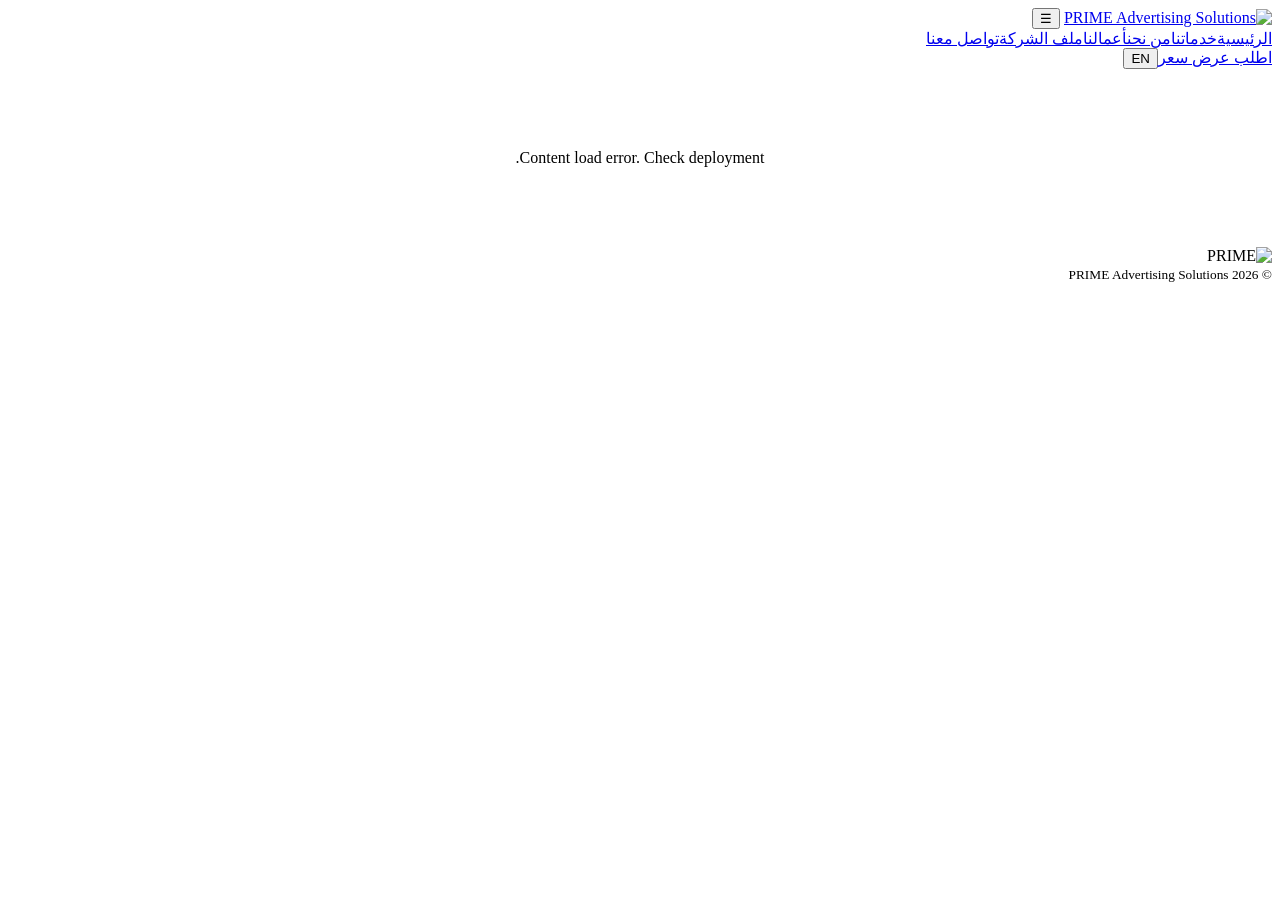
==== index.html @ e5a5344a "Add files via upload" ====
<!doctype html>
<html lang="ar" dir="rtl">
<head>
<meta charset="utf-8">
<meta name="viewport" content="width=device-width, initial-scale=1">
<title>PRIME Advertising Solutions</title>
<meta id="metaDescription" name="description" content="PRIME Advertising Solutions">
<meta name="theme-color" content="#333333">
<link rel="preload" href="assets/hero/hero-main.jpg" as="image">
<link rel="stylesheet" href="style.css">
</head>
<body>
<header class="site-header"><div class="container header-inner">
<a class="brand" href="#home"><img id="brandLogo" src="assets/brand/prime-logo.png" alt="PRIME Advertising Solutions"></a>
<button class="menu-toggle" type="button" aria-label="Menu" aria-expanded="false">☰</button>
<nav class="nav" id="nav">
<a class="active" href="#home">الرئيسية</a><a href="#services">خدماتنا</a><a href="#about">من نحن</a><a href="#work">أعمالنا</a><a href="#profile">ملف الشركة</a><a href="#contact">تواصل معنا</a>
</nav>
<div class="head-actions"><a class="quote-btn" href="#quote">اطلب عرض سعر</a><button class="lang-btn" id="langBtn" type="button">EN</button></div>
</div></header>
<main id="app"></main>
<footer class="footer"><div class="container footer-inner"><img id="footerLogo" src="assets/brand/prime-logo.png" alt="PRIME" class="footer-logo"><div id="footerSlogan"></div><small>© 2026 PRIME Advertising Solutions</small></div></footer>
<script src="script.js"></script>
</body>
</html>
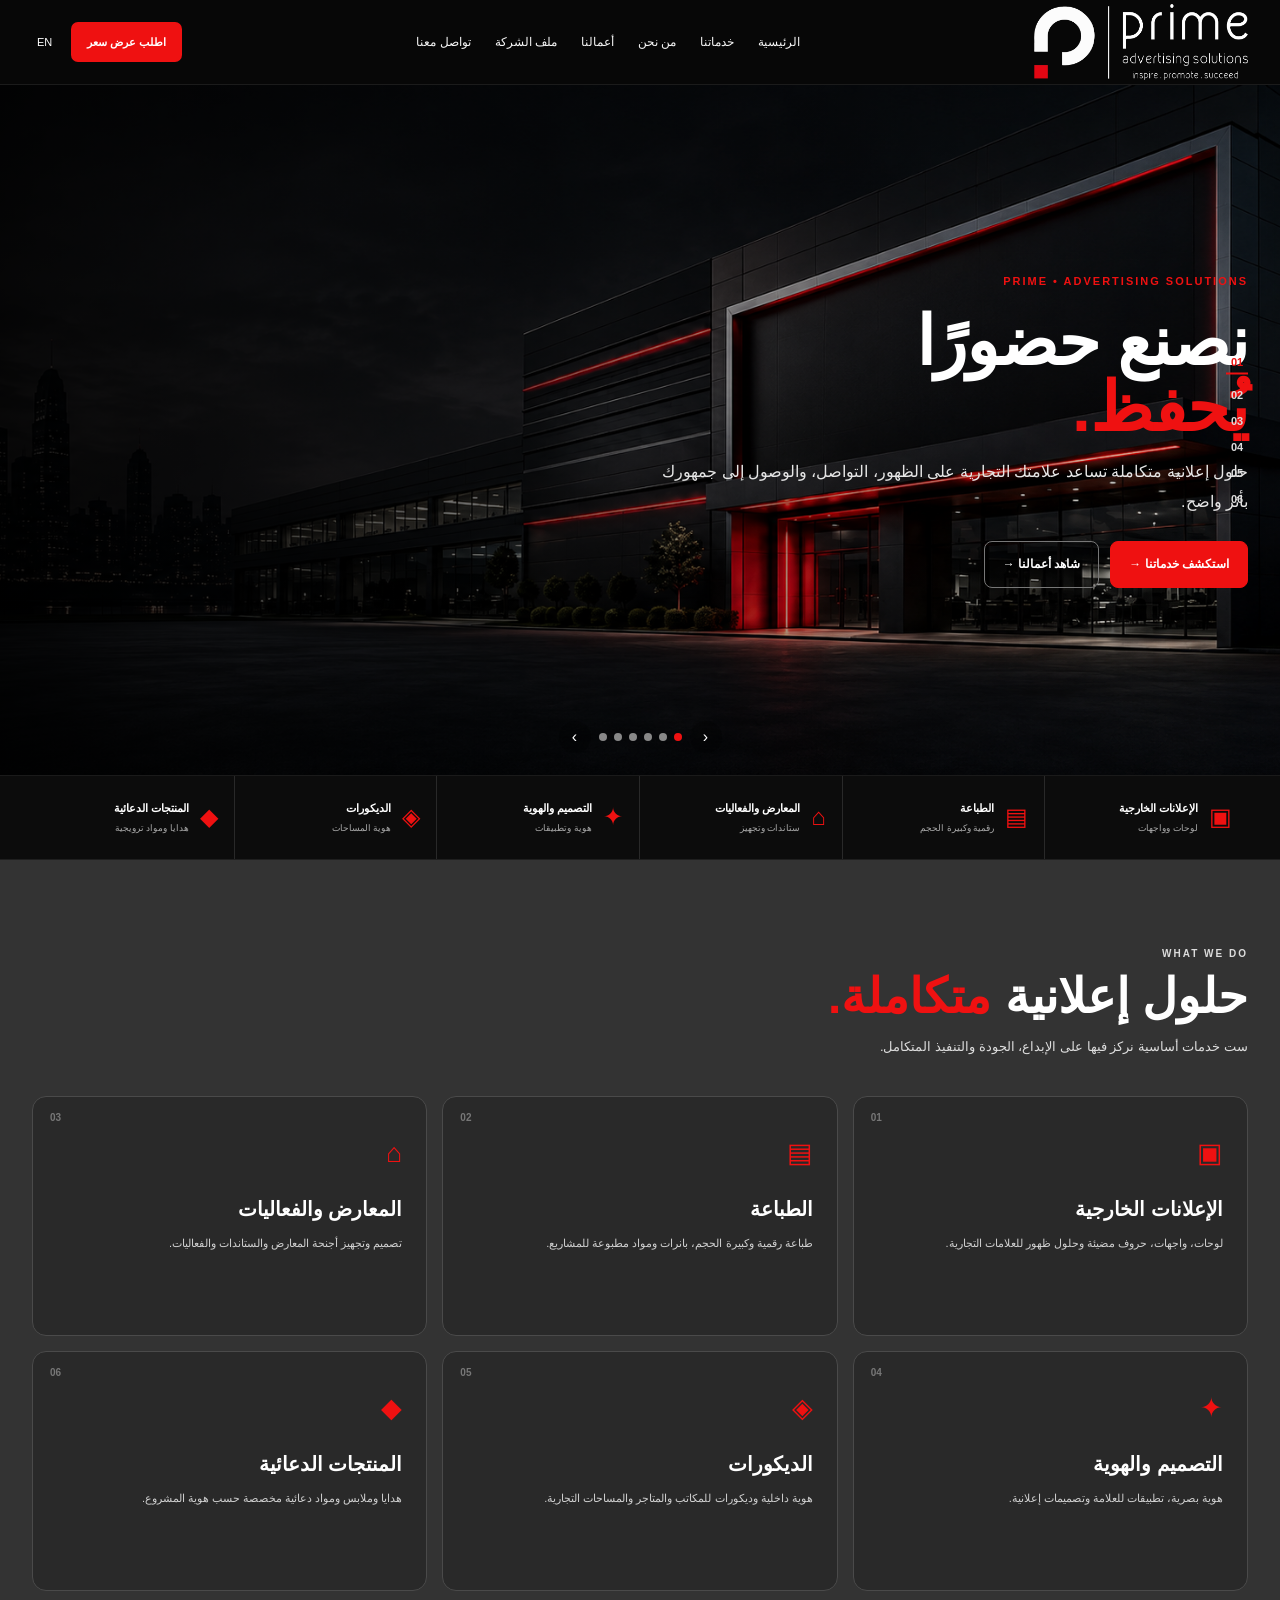
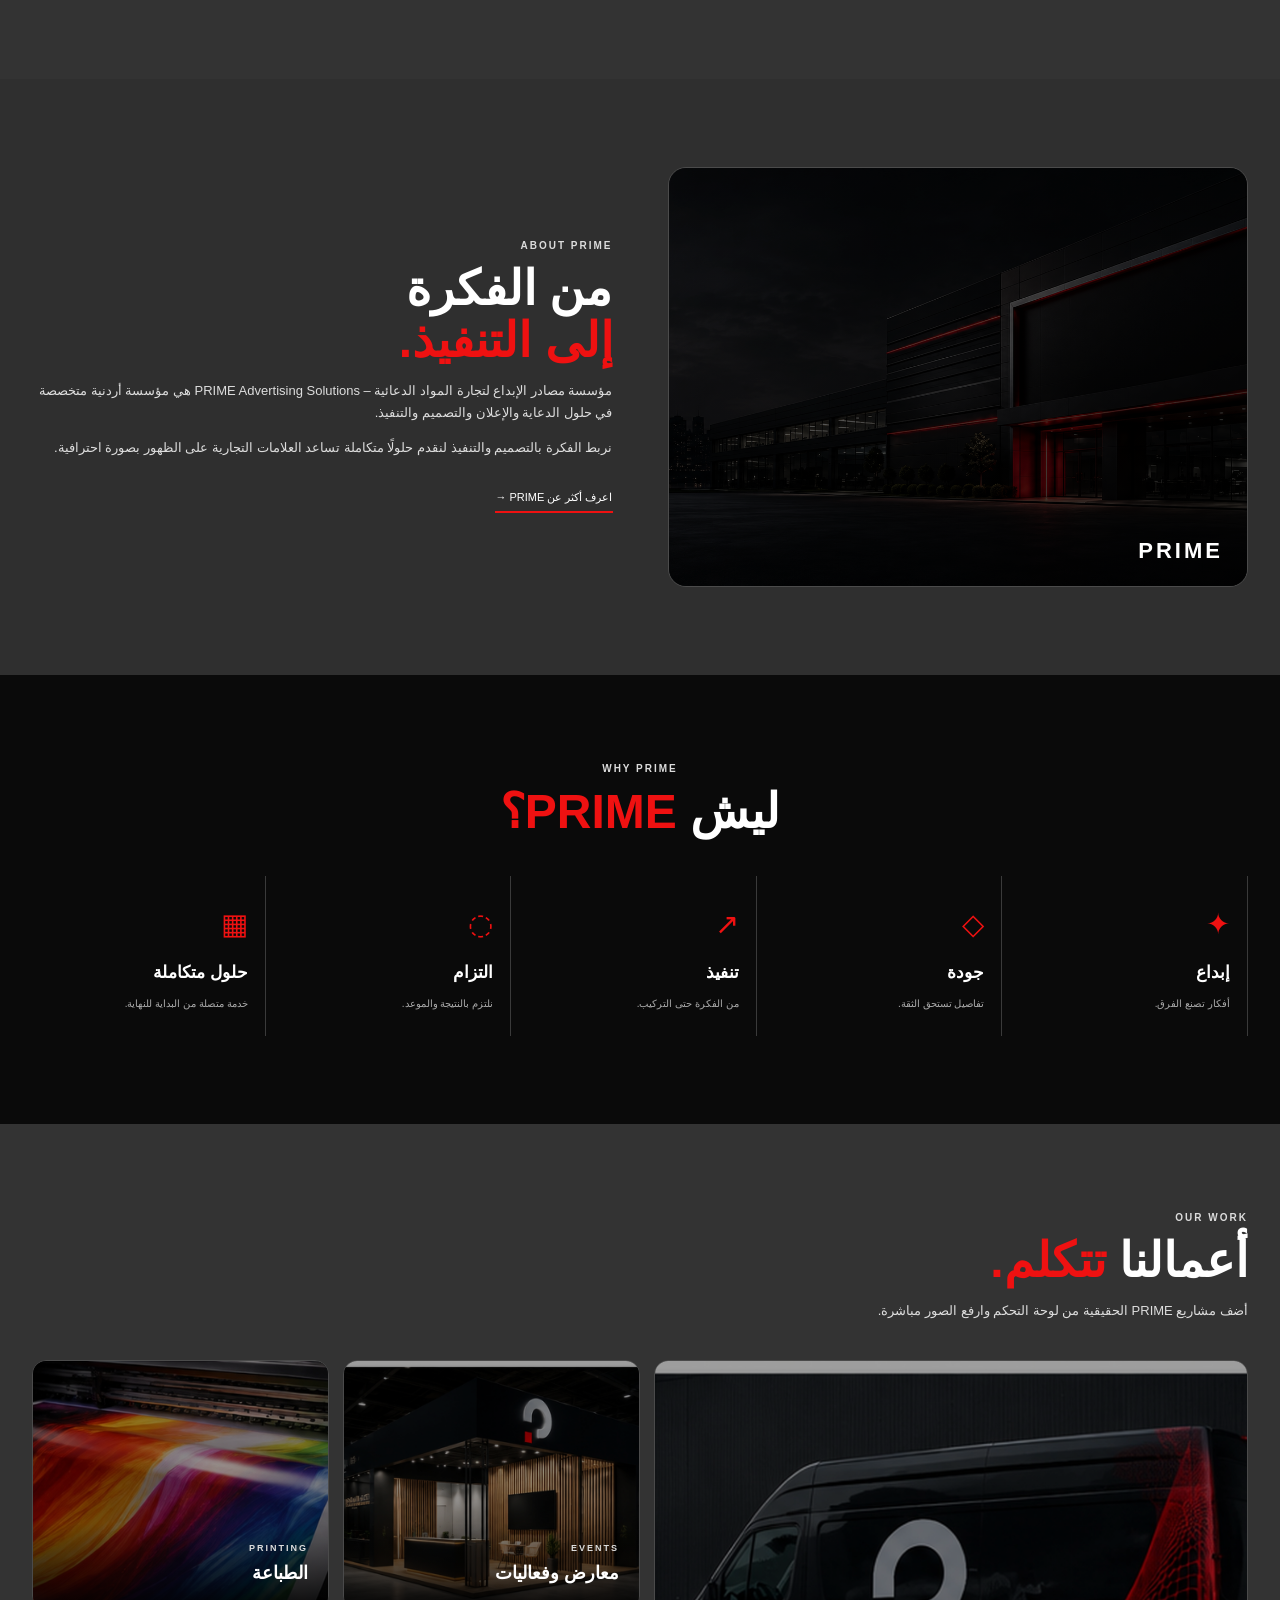
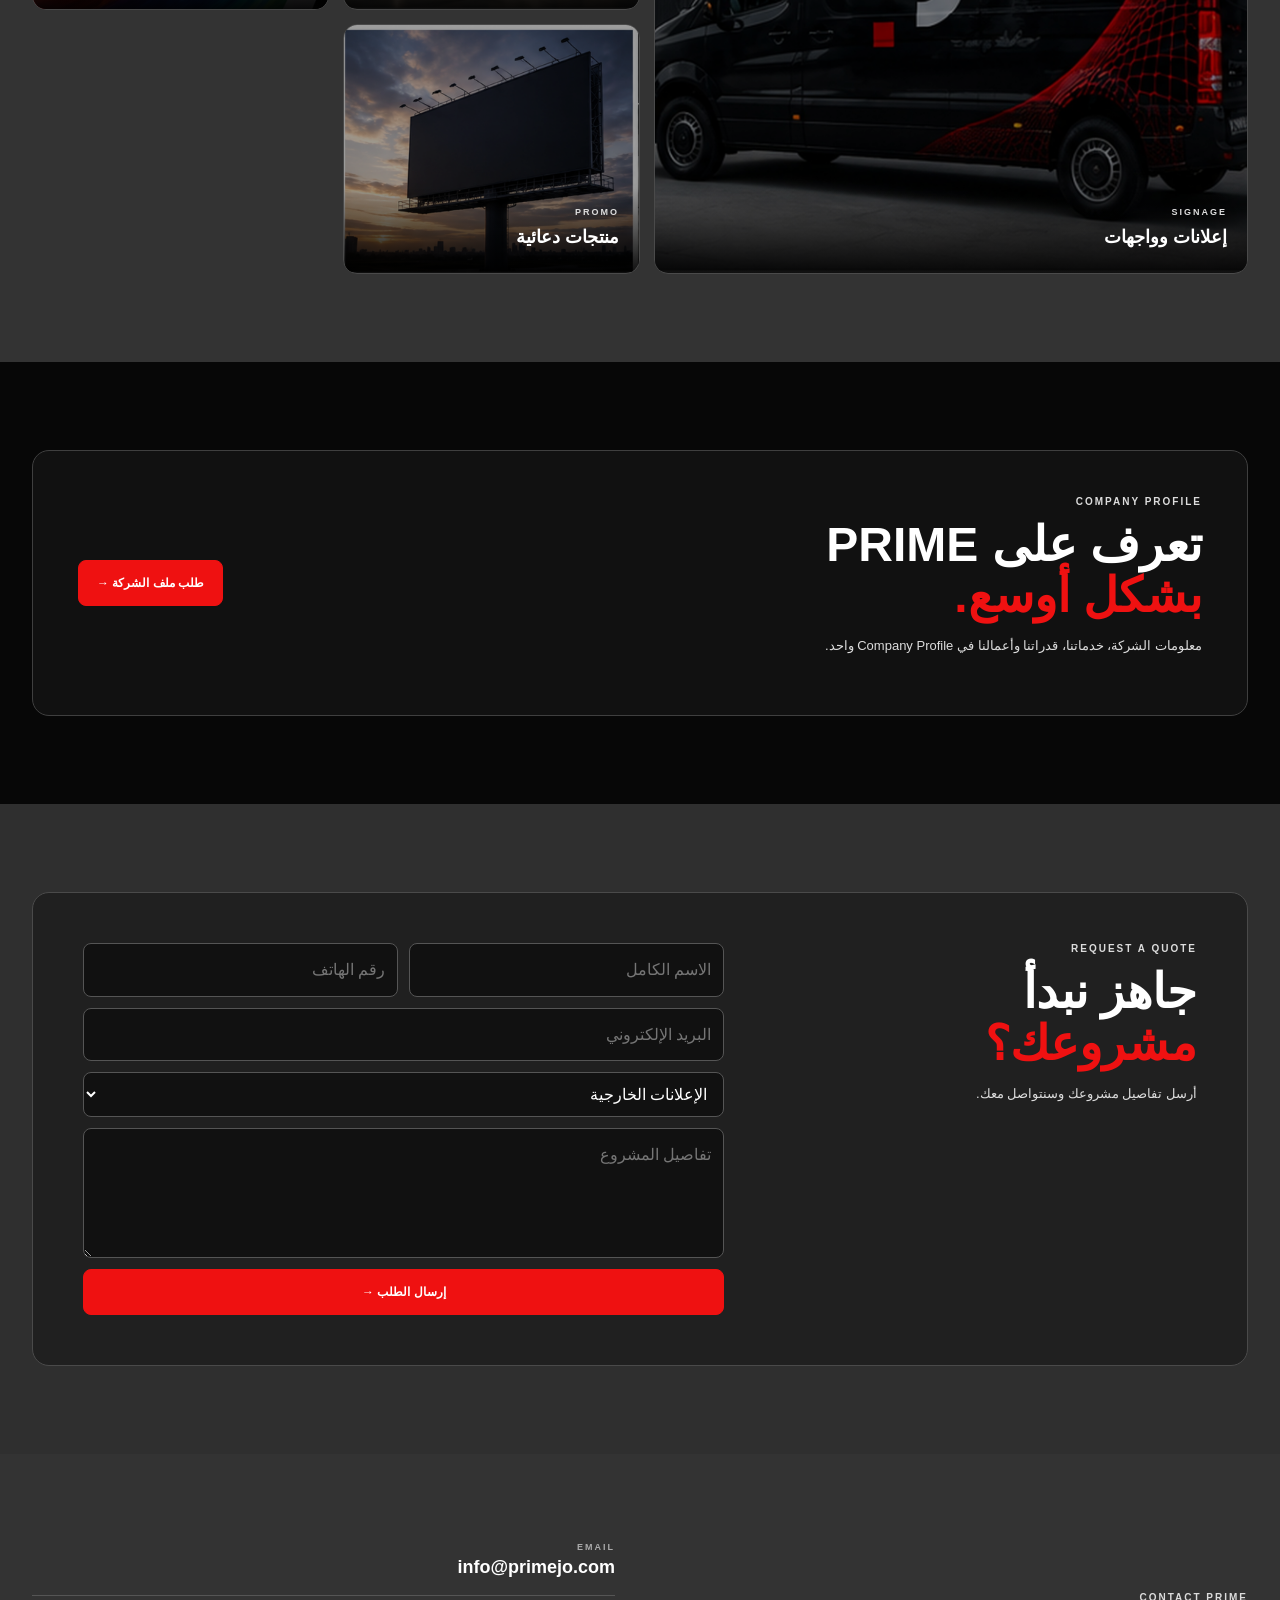
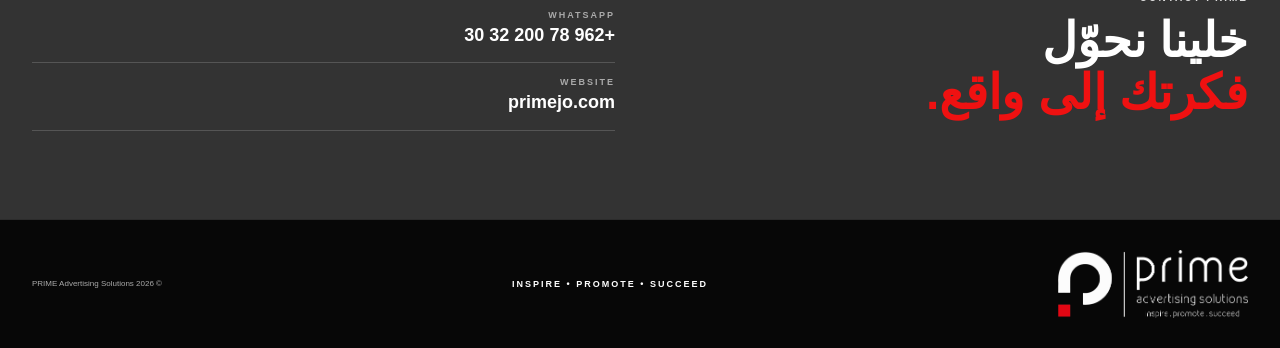
==== commit d8671d8e: "Update PRIME website CMS" ====
--- a/index.html
+++ b/index.html
@@ -1,25 +1 @@
-<!doctype html>
-<html lang="ar" dir="rtl">
-<head>
-<meta charset="utf-8">
-<meta name="viewport" content="width=device-width, initial-scale=1">
-<title>PRIME Advertising Solutions</title>
-<meta id="metaDescription" name="description" content="PRIME Advertising Solutions">
-<meta name="theme-color" content="#333333">
-<link rel="preload" href="assets/hero/hero-main.jpg" as="image">
-<link rel="stylesheet" href="style.css">
-</head>
-<body>
-<header class="site-header"><div class="container header-inner">
-<a class="brand" href="#home"><img id="brandLogo" src="assets/brand/prime-logo.png" alt="PRIME Advertising Solutions"></a>
-<button class="menu-toggle" type="button" aria-label="Menu" aria-expanded="false">☰</button>
-<nav class="nav" id="nav">
-<a class="active" href="#home">الرئيسية</a><a href="#services">خدماتنا</a><a href="#about">من نحن</a><a href="#work">أعمالنا</a><a href="#profile">ملف الشركة</a><a href="#contact">تواصل معنا</a>
-</nav>
-<div class="head-actions"><a class="quote-btn" href="#quote">اطلب عرض سعر</a><button class="lang-btn" id="langBtn" type="button">EN</button></div>
-</div></header>
-<main id="app"></main>
-<footer class="footer"><div class="container footer-inner"><img id="footerLogo" src="assets/brand/prime-logo.png" alt="PRIME" class="footer-logo"><div id="footerSlogan"></div><small>© 2026 PRIME Advertising Solutions</small></div></footer>
-<script src="script.js"></script>
-</body>
-</html>
+<!doctype html><html lang="ar" dir="rtl"><head><meta charset="utf-8"><meta name="viewport" content="width=device-width,initial-scale=1"><title>PRIME Advertising Solutions</title><link rel="stylesheet" href="style.css"></head><body><header class="site-header"><div class="container header-inner"><a class="brand" href="#home"><img id="brandLogo" src="assets/brand/prime-logo.png" alt="PRIME"></a><button class="menu-toggle" aria-expanded="false">☰</button><nav class="nav" id="nav"><a href="#home">الرئيسية</a><a href="#services">خدماتنا</a><a href="#about">من نحن</a><a href="#work">أعمالنا</a><a href="#profile">ملف الشركة</a><a href="#contact">تواصل معنا</a></nav><div class="head-actions"><a class="quote-btn" href="#quote">اطلب عرض سعر</a><button class="lang-btn" id="langBtn">EN</button></div></div></header><main id="app"></main><footer class="footer"><div class="container footer-inner"><img id="footerLogo" class="footer-logo" src="assets/brand/prime-logo.png" alt="PRIME"><div id="footerSlogan"></div><small>© 2026 PRIME Advertising Solutions</small></div></footer><script src="script.js"></script></body></html>
--- a/style.css
+++ b/style.css
@@ -0,0 +1,50 @@
+@charset "UTF-8";
+:root{--brand:#333333;--black:#070707;--black2:#101010;--red:#ef1111;--white:#fff;--muted:#c5c5c5;--line:#484848;--max:1360px}
+*{box-sizing:border-box}html{scroll-behavior:smooth}body{margin:0;background:var(--brand);color:var(--white);font-family:"DIN Next LT Arabic","Segoe UI",Arial,Tahoma,sans-serif;line-height:1.7;overflow-x:hidden}a{text-decoration:none;color:inherit}button,input,select,textarea{font:inherit}img{max-width:100%;display:block}.container{width:min(var(--max),calc(100% - 64px));margin:auto}
+.en-only{display:none}
+html[dir="ltr"] .ar-only{display:none}html[dir="ltr"] .en-only{display:block}
+html[dir="rtl"] .ar-only{display:block}html[dir="rtl"] .en-only{display:none}
+
+.site-header{position:sticky;top:0;z-index:99;background:rgba(7,7,7,.98);border-bottom:1px solid rgba(255,255,255,.08);backdrop-filter:blur(12px)}
+.header-inner{height:84px;display:flex;align-items:center;gap:22px}.brand{width:214px;flex:0 0 auto}.brand img{width:100%}
+.nav{margin-inline:auto;display:flex;gap:24px;align-items:center}.nav a{font-size:12px;position:relative;color:#f7f7f7;white-space:nowrap}.nav a:after{content:"";position:absolute;bottom:-9px;inset-inline-start:0;width:0;height:2px;background:var(--red);transition:.25s}.nav a:hover:after,.nav a.active:after{width:28px}
+.head-actions{display:flex;align-items:center;gap:14px}.quote-btn{background:var(--red);padding:11px 16px;border-radius:7px;font-size:11px;font-weight:800}.lang-btn{border:0;background:transparent;color:#fff;cursor:pointer;font-size:11px;padding:5px}.lang-en{display:none}.menu-toggle{display:none}
+
+.hero{height:690px;position:relative;background:var(--black);overflow:hidden}.hero-bg,.hero-slide{position:absolute;inset:0}.hero-slide{background-size:cover;background-position:center;opacity:0;transition:opacity .8s ease}.hero-slide.active{opacity:1}.hero-overlay{position:absolute;inset:0;background:linear-gradient(90deg,rgba(0,0,0,.88),rgba(0,0,0,.43) 48%,rgba(0,0,0,.08))}
+.hero-inner{position:relative;z-index:2;height:100%;display:flex;align-items:center}.hero-copy{width:min(590px,54%)}.hero-kicker{font-size:11px;letter-spacing:2px;color:var(--red);font-weight:800}.hero h1{font-family:Arial,"Segoe UI",sans-serif;font-size:68px;line-height:.97;margin:18px 0 15px;letter-spacing:-1px}.hero h1 span{color:var(--red)}.hero p{font-size:16px;color:#e6e6e6;max-width:610px;line-height:1.9}.hero-actions{display:flex;gap:11px;margin-top:24px}.primary-cta,.secondary-cta{display:inline-flex;align-items:center;justify-content:center;border-radius:8px;padding:12px 18px;font-size:12px;font-weight:800}.primary-cta{background:var(--red);border:1px solid var(--red);color:#fff}.secondary-cta{border:1px solid #777;color:#fff;background:rgba(0,0,0,.16)}
+.hero-index{position:absolute;right:0;top:50%;transform:translateY(-50%);display:grid;gap:14px;text-align:center}.hero-index .index-item{font:700 11px Arial;color:#ddd;position:relative}.hero-index .index-item.active{color:var(--red)}.hero-index .index-item.active:after{content:"";display:block;width:22px;height:2px;background:var(--red);margin:5px auto 0}.hero-dots{position:absolute;left:0;right:0;bottom:22px;display:flex;justify-content:center;align-items:center;gap:8px}.hero-dots #dots{display:flex;gap:7px}.hero-dots button{border:0}.dot{width:8px;height:8px;border-radius:50%;background:#888;padding:0;cursor:pointer}.dot.active{background:var(--red)}.arrow{width:32px;height:32px;border:1px solid #777;border-radius:50%;background:rgba(0,0,0,.25);color:#fff;cursor:pointer}
+.service-strip{background:#0c0c0c;border-top:1px solid rgba(255,255,255,.06);border-bottom:1px solid rgba(255,255,255,.08)}.service-strip-grid{display:grid;grid-template-columns:repeat(6,1fr)}.service-strip a{padding:21px 16px;border-inline-start:1px solid rgba(255,255,255,.12);display:grid;grid-template-columns:auto 1fr;column-gap:11px;align-items:center}.service-strip a:first-child{border-inline-start:0}.strip-icon{grid-row:span 2;color:var(--red);font-size:24px}.service-strip b{font-size:11px}.service-strip small{font-size:9px;color:#aaa}
+
+.section{padding:88px 0;background:var(--brand)}.section.dark{background:var(--black)}.section-head{margin-bottom:38px}.section-head.center{text-align:center}.eyebrow{font:700 10px Arial,sans-serif;letter-spacing:2px;color:#dcdcdc}.section-head h2,.about-copy h2,.profile-box h2,.quote-box h2,.contact h2{font-size:48px;line-height:1.08;margin:12px 0}.section-head h2 span,.about-copy h2 span,.profile-box h2 span,.quote-box h2 span,.contact h2 span{color:var(--red)}.section-head p,.about-copy p,.profile-box p,.quote-box p{color:#ddd;font-size:13px}
+
+.services-grid{display:grid;grid-template-columns:repeat(3,1fr);gap:15px}.service-card{min-height:240px;background:#292929;border:1px solid #4a4a4a;border-radius:14px;padding:24px;position:relative;transition:.25s}.service-card:hover{transform:translateY(-5px);border-color:rgba(239,17,17,.8)}.card-no{position:absolute;inset-inline-end:17px;top:15px;color:#777;font:700 10px Arial}.card-icon{font-size:27px;color:var(--red);margin:10px 0 15px}.service-card h3{font-size:20px;margin:0 0 8px}.service-card p{font-size:11px;color:#d0d0d0;margin:0}
+
+.about{background:#2f2f2f}.about-grid{display:grid;grid-template-columns:1fr 1fr;gap:55px;align-items:center}.about-visual{height:420px;position:relative;overflow:hidden;border-radius:18px;border:1px solid #4b4b4b}.about-visual img{width:100%;height:100%;object-fit:cover;filter:brightness(.55)}.about-overlay{position:absolute;inset:0;background:linear-gradient(135deg,rgba(0,0,0,.15),rgba(0,0,0,.72))}.about-mark{position:absolute;bottom:22px;inset-inline-start:24px;font:800 22px Arial;letter-spacing:3px}
+.outline-link{display:inline-block;margin-top:16px;padding-bottom:4px;border-bottom:2px solid var(--red);font-size:11px}
+
+.why{background:#0a0a0a}.why-grid{display:grid;grid-template-columns:repeat(5,1fr);gap:12px}.why-grid article{padding:24px 17px;border-inline-start:1px solid #3a3a3a}.why-icon{font-size:29px;color:var(--red);margin-bottom:10px}.why-grid h3{font-size:17px;margin:0 0 7px}.why-grid p{font-size:10px;color:#aaa;margin:0}
+
+.work{background:#333}.work-grid{display:grid;grid-template-columns:2fr 1fr 1fr;grid-template-rows:250px 250px;gap:14px}.work-card{border:1px solid #4a4a4a;border-radius:14px;overflow:hidden;position:relative;background:#171717}.work-card.wide{grid-row:span 2}.work-card img{width:100%;height:100%;object-fit:cover;filter:brightness(.62);transition:.3s}.work-card:hover img{transform:scale(1.04);filter:brightness(.76)}.work-card>div{position:absolute;left:0;right:0;bottom:0;padding:20px;background:linear-gradient(transparent,rgba(0,0,0,.9))}.work-card small{display:block;font:700 9px Arial;letter-spacing:2px;color:#ddd}.work-card strong{display:block;font-size:18px;margin-top:5px}
+
+.profile{background:var(--black)}.profile-box{display:flex;align-items:center;justify-content:space-between;gap:35px;padding:45px;border:1px solid #3f3f3f;border-radius:17px;background:#111}.profile-box .primary-cta{flex:0 0 auto}
+
+.quote{background:#2f2f2f}.quote-box{display:grid;grid-template-columns:.8fr 1.2fr;gap:45px;padding:50px;border:1px solid #4a4a4a;border-radius:17px;background:#202020}.quote form{display:grid;gap:11px}.row{display:grid;grid-template-columns:1fr 1fr;gap:11px}.quote input,.quote textarea,.quote select{width:100%;padding:12px;border-radius:8px;border:1px solid #555;background:#111;color:#fff}.quote textarea{min-height:130px;resize:vertical}
+
+.contact{background:#333}.contact-grid{display:grid;grid-template-columns:1fr 1fr;gap:50px;align-items:end}.contact-info{display:grid;gap:14px}.contact-info a{padding-bottom:12px;border-bottom:1px solid #555}.contact-info small{display:block;font:700 9px Arial;letter-spacing:2px;color:#aaa}.contact-info strong{display:block;font-size:18px}
+
+.footer{padding:30px 0;background:#070707;border-top:1px solid #2c2c2c}.footer-inner{display:flex;align-items:center;justify-content:space-between;gap:20px}.footer-logo{width:190px}.footer-inner>div{font:700 9px Arial;letter-spacing:2px}.footer-inner small{font-size:8px;color:#aaa}
+
+@media(max-width:1050px){
+  .nav{display:none}.menu-toggle{display:block;margin-inline-start:auto;border:1px solid #555;background:transparent;color:#fff;border-radius:8px;padding:5px 9px;cursor:pointer}
+  .nav.mobile-open{display:flex;position:absolute;top:84px;left:15px;right:15px;flex-direction:column;align-items:stretch;gap:0;padding:8px;background:#0c0c0c;border:1px solid #333;border-radius:12px}
+  .nav.mobile-open a{padding:10px;border-bottom:1px solid #222}
+  .head-actions{margin-inline-start:auto}.service-strip-grid{grid-template-columns:repeat(3,1fr)}.service-strip a:nth-child(4){border-inline-start:0}.services-grid{grid-template-columns:repeat(2,1fr)}.why-grid{grid-template-columns:repeat(3,1fr)}.about-grid,.quote-box,.contact-grid{grid-template-columns:1fr}
+}
+@media(max-width:700px){
+  .container{width:min(var(--max),calc(100% - 30px))}.header-inner{height:70px}.brand{width:154px}.quote-btn{display:none}
+  .hero{height:650px}.hero-inner{align-items:flex-end;padding-bottom:66px}.hero-copy{width:100%}.hero h1{font-size:43px}.hero p{font-size:12px}.hero-actions{flex-direction:column}.primary-cta,.secondary-cta{width:100%}
+  .hero-index{right:9px;gap:11px}.hero-index .index-item{font-size:9px}.hero-dots{bottom:16px}
+  .service-strip-grid{grid-template-columns:repeat(2,1fr)}.service-strip a:nth-child(3),.service-strip a:nth-child(5){border-inline-start:0}
+  .section{padding:65px 0}.section-head h2,.about-copy h2,.profile-box h2,.quote-box h2,.contact h2{font-size:36px}
+  .services-grid,.why-grid{grid-template-columns:1fr}.service-card{min-height:200px}.work-grid{grid-template-columns:1fr;grid-template-rows:auto}.work-card.wide{grid-row:auto;height:330px}.work-card{height:235px}.profile-box{flex-direction:column;align-items:flex-start;padding:30px 22px}.quote-box{padding:28px 18px}.row{grid-template-columns:1fr}.footer-inner{display:grid;justify-items:start}
+}
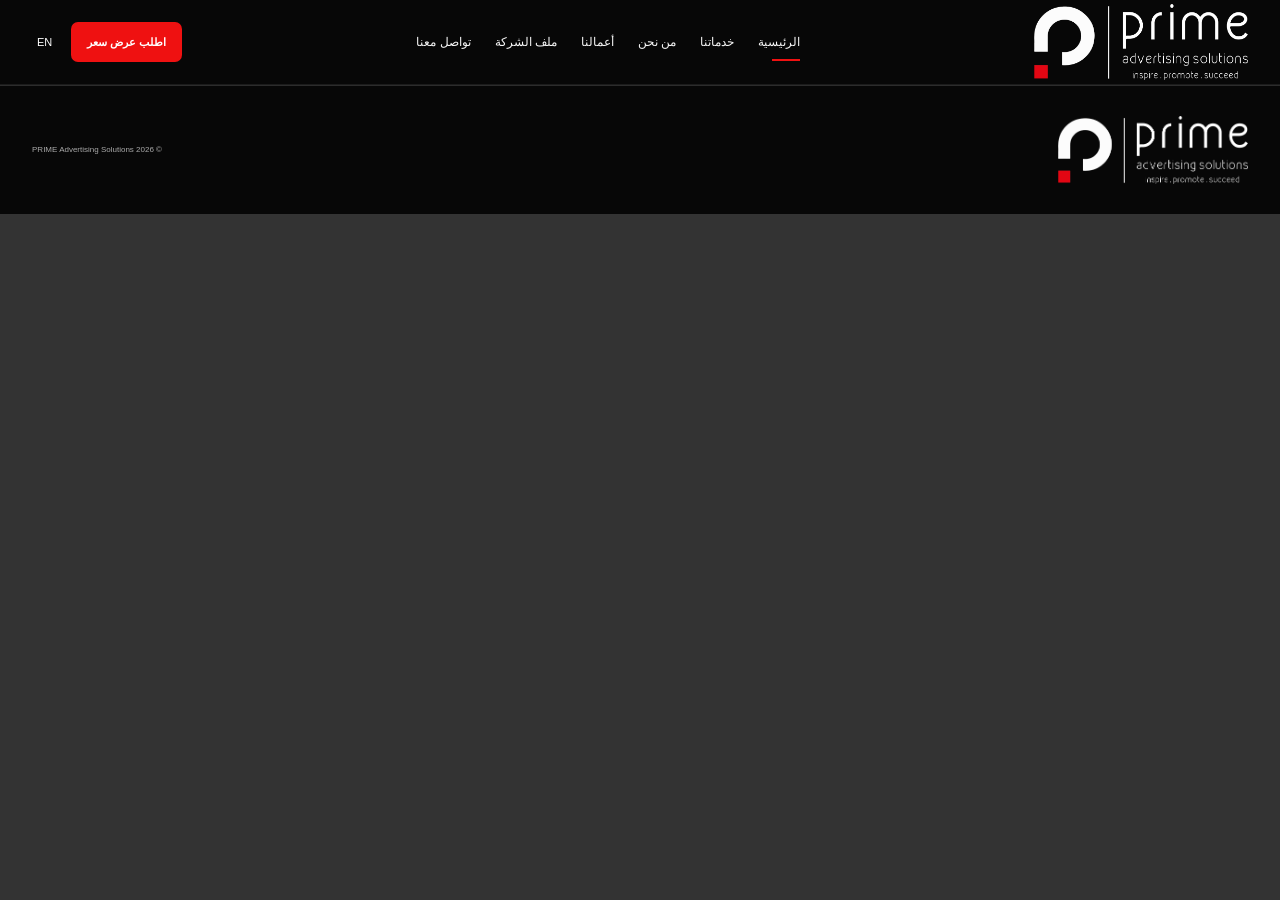
==== commit 93cf93d2: "Update PRIME Home" ====
--- a/index.html
+++ b/index.html
@@ -1 +1,21 @@
-<!doctype html><html lang="ar" dir="rtl"><head><meta charset="utf-8"><meta name="viewport" content="width=device-width,initial-scale=1"><title>PRIME Advertising Solutions</title><link rel="stylesheet" href="style.css"></head><body><header class="site-header"><div class="container header-inner"><a class="brand" href="#home"><img id="brandLogo" src="assets/brand/prime-logo.png" alt="PRIME"></a><button class="menu-toggle" aria-expanded="false">☰</button><nav class="nav" id="nav"><a href="#home">الرئيسية</a><a href="#services">خدماتنا</a><a href="#about">من نحن</a><a href="#work">أعمالنا</a><a href="#profile">ملف الشركة</a><a href="#contact">تواصل معنا</a></nav><div class="head-actions"><a class="quote-btn" href="#quote">اطلب عرض سعر</a><button class="lang-btn" id="langBtn">EN</button></div></div></header><main id="app"></main><footer class="footer"><div class="container footer-inner"><img id="footerLogo" class="footer-logo" src="assets/brand/prime-logo.png" alt="PRIME"><div id="footerSlogan"></div><small>© 2026 PRIME Advertising Solutions</small></div></footer><script src="script.js"></script></body></html>+<!doctype html>
+<html lang="ar" dir="rtl">
+<head>
+<meta charset="utf-8"><meta name="viewport" content="width=device-width, initial-scale=1">
+<title>PRIME Advertising Solutions</title>
+<meta id="metaDescription" name="description" content="PRIME Advertising Solutions">
+<meta name="theme-color" content="#333333">
+<link rel="preload" href="assets/hero/hero-main.jpg" as="image">
+<link rel="stylesheet" href="style.css">
+</head>
+<body>
+<header class="site-header"><div class="container header-inner">
+<a class="brand" href="#home"><img id="brandLogo" src="assets/brand/prime-logo.png" alt="PRIME Advertising Solutions"></a>
+<button class="menu-toggle" type="button" aria-label="Menu" aria-expanded="false">☰</button>
+<nav class="nav" id="nav"><a class="active" href="#home">الرئيسية</a><a href="#services">خدماتنا</a><a href="#about">من نحن</a><a href="#work">أعمالنا</a><a href="#profile">ملف الشركة</a><a href="#contact">تواصل معنا</a></nav>
+<div class="head-actions"><a class="quote-btn" href="#quote">اطلب عرض سعر</a><button class="lang-btn" id="langBtn" type="button">EN</button></div>
+</div></header>
+<main id="app"></main>
+<footer class="footer"><div class="container footer-inner"><img id="footerLogo" src="assets/brand/prime-logo.png" alt="PRIME" class="footer-logo"><div id="footerSlogan"></div><small>© 2026 PRIME Advertising Solutions</small></div></footer>
+<script src="content-data.js"></script><script src="script.js"></script>
+</body></html>
